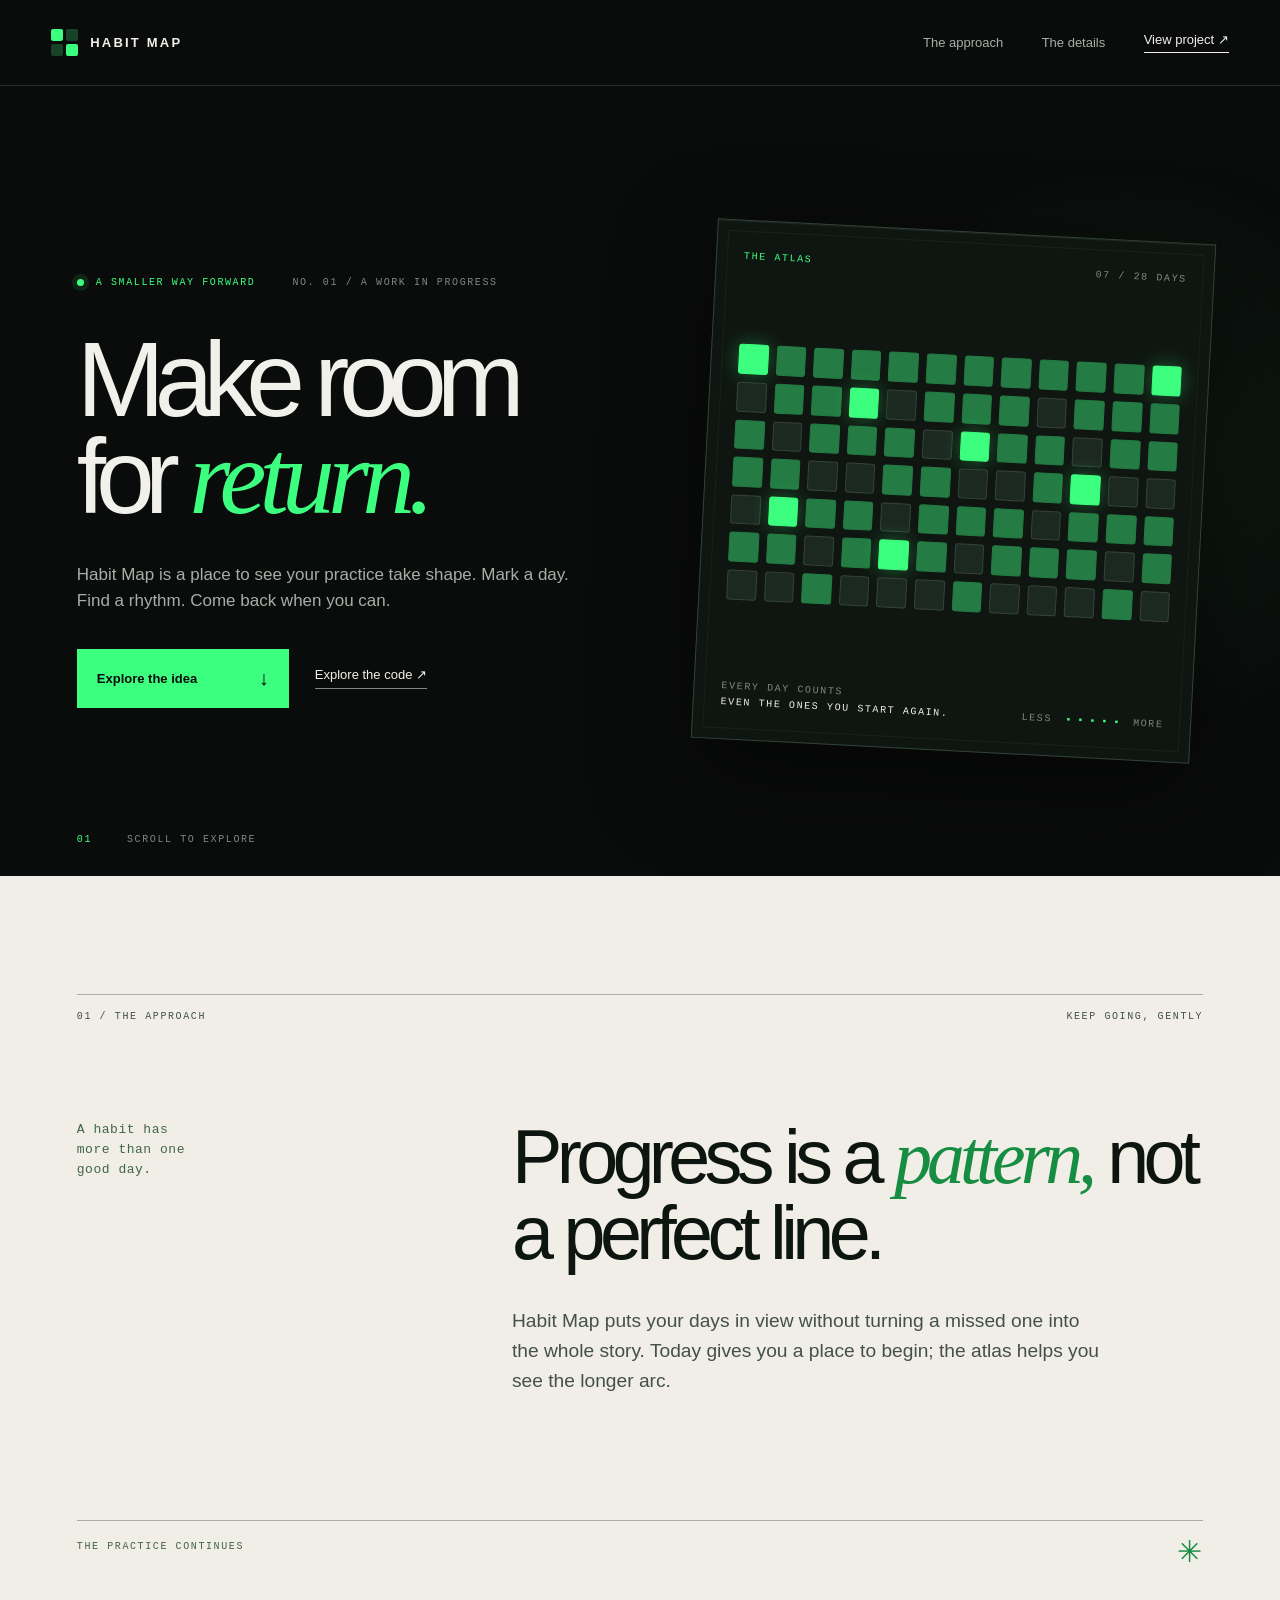
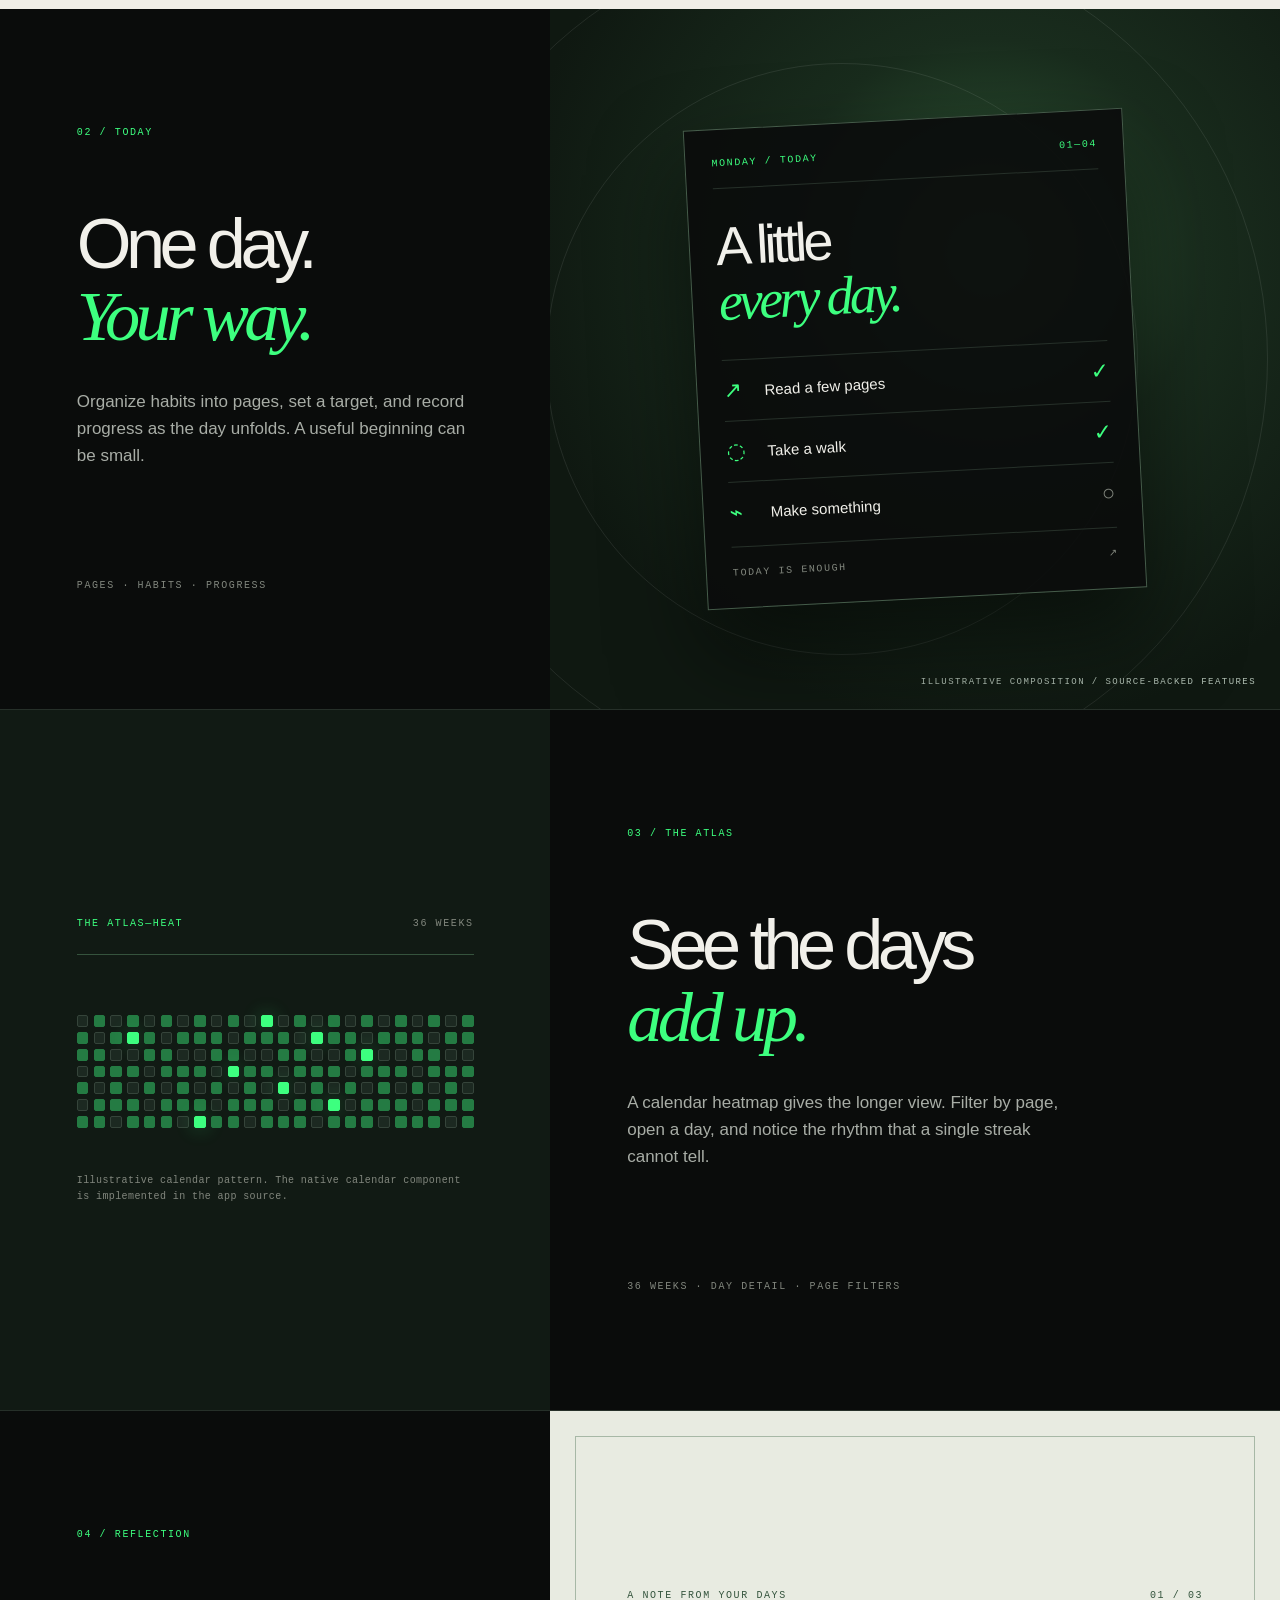
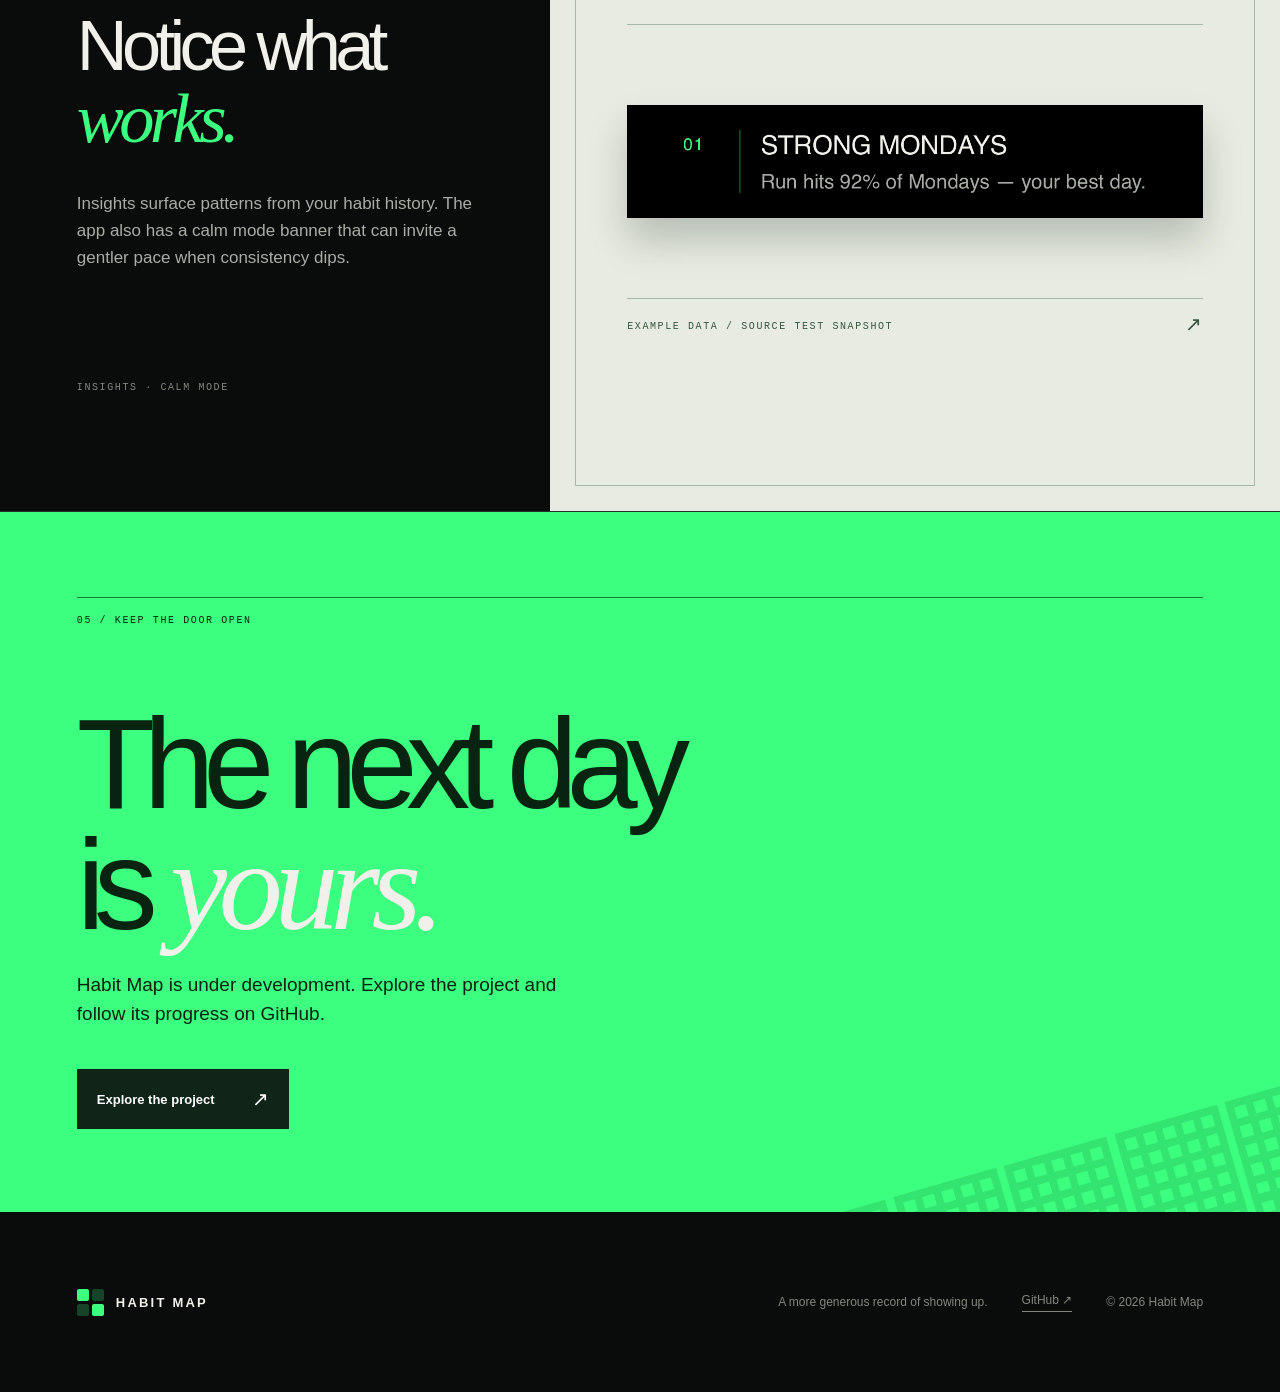
==== site/index.html @ e094ce26 "Add source-grounded Habit Map product site" ====
<!doctype html>
<html lang="en">
<head>
  <meta charset="utf-8">
  <meta name="viewport" content="width=device-width, initial-scale=1">
  <meta name="theme-color" content="#0a0c0b">
  <meta name="description" content="Habit Map is a non-punishing habit tracker for iOS, iPadOS, and watchOS, currently in development.">
  <meta property="og:title" content="Habit Map — make room for return">
  <meta property="og:description" content="A gentler habit tracker, built around the days you come back.">
  <title>Habit Map — make room for return</title>
  <link rel="icon" href="assets/mark.svg" type="image/svg+xml">
  <link rel="stylesheet" href="styles.css">
</head>
<body>
  <a class="skip" href="#main">Skip to content</a>
  <header class="site-header">
    <a class="brand" href="#top" aria-label="Habit Map, back to top"><span class="brand-mark" aria-hidden="true"><i></i><i></i><i></i><i></i></span><span>HABIT MAP</span></a>
    <nav aria-label="Primary navigation"><a href="#approach">The approach</a><a href="#details">The details</a><a class="nav-code" href="https://github.com/AdamNolle/Habit-Map">View project <span aria-hidden="true">↗</span></a></nav>
  </header>

  <main id="main">
    <section class="hero" id="top" aria-labelledby="hero-title">
      <div class="hero-copy">
        <p class="eyebrow"><span class="signal" aria-hidden="true"></span> A SMALLER WAY FORWARD <span class="issue">NO. 01 / A WORK IN PROGRESS</span></p>
        <h1 id="hero-title">Make room<br>for <em>return.</em></h1>
        <p class="hero-deck">Habit Map is a place to see your practice take shape. Mark a day. Find a rhythm. Come back when you can.</p>
        <div class="hero-actions"><a class="button" href="#approach">Explore the idea <span aria-hidden="true">↓</span></a><a class="text-link" href="https://github.com/AdamNolle/Habit-Map">Explore the code <span aria-hidden="true">↗</span></a></div>
      </div>
      <div class="atlas" aria-label="Decorative calendar pattern of completed and open days" role="img">
        <div class="atlas-top"><span>THE ATLAS</span><span>07 / 28 DAYS</span></div>
        <div class="atlas-grid" id="atlas-grid" aria-hidden="true"></div>
        <div class="atlas-bottom"><span>EVERY DAY COUNTS<br><strong>EVEN THE ONES YOU START AGAIN.</strong></span><span>LESS <b aria-hidden="true">▪ ▪ ▪ ▪ ▪</b> MORE</span></div>
      </div>
      <div class="hero-index" aria-hidden="true"><span>01</span><span>SCROLL TO EXPLORE</span></div>
    </section>

    <section class="manifesto" id="approach" aria-labelledby="manifesto-title">
      <div class="section-index"><span>01 / THE APPROACH</span><span>KEEP GOING, GENTLY</span></div>
      <div class="manifesto-grid"><p class="manifesto-kicker">A habit has<br>more than one<br>good day.</p><div><h2 id="manifesto-title">Progress is a <em>pattern,</em> not a perfect line.</h2><p>Habit Map puts your days in view without turning a missed one into the whole story. Today gives you a place to begin; the atlas helps you see the longer arc.</p></div></div>
      <div class="rule"><span>THE PRACTICE CONTINUES</span><span aria-hidden="true">✳</span></div>
    </section>

    <section class="chapters" id="details" aria-label="Product details">
      <article class="chapter chapter-today"><div class="chapter-copy"><span class="chapter-number">02 / TODAY</span><h2>One day.<br><em>Your way.</em></h2><p>Organize habits into pages, set a target, and record progress as the day unfolds. A useful beginning can be small.</p><span class="chapter-foot">PAGES · HABITS · PROGRESS</span></div><div class="chapter-art today-art" aria-hidden="true"><div class="day-sheet"><div class="day-sheet-top"><span>MONDAY / TODAY</span><span>01—04</span></div><div class="day-title">A little<br><em>every day.</em></div><div class="day-row"><span class="row-icon">↗</span><span>Read a few pages</span><span class="row-done">✓</span></div><div class="day-row"><span class="row-icon">◌</span><span>Take a walk</span><span class="row-done">✓</span></div><div class="day-row"><span class="row-icon">⌁</span><span>Make something</span><span class="row-open">○</span></div><div class="day-sheet-bottom">TODAY IS ENOUGH <span>↗</span></div></div><span class="art-note">ILLUSTRATIVE COMPOSITION / SOURCE-BACKED FEATURES</span></div></article>
      <article class="chapter chapter-map"><div class="chapter-copy"><span class="chapter-number">03 / THE ATLAS</span><h2>See the days<br><em>add up.</em></h2><p>A calendar heatmap gives the longer view. Filter by page, open a day, and notice the rhythm that a single streak cannot tell.</p><span class="chapter-foot">36 WEEKS · DAY DETAIL · PAGE FILTERS</span></div><div class="chapter-art map-art"><div class="map-label"><span>THE ATLAS—HEAT</span><span>36 WEEKS</span></div><div class="map-demo" id="map-demo" aria-hidden="true"></div><p class="snapshot-caption">Illustrative calendar pattern. The native calendar component is implemented in the app source.</p></div></article>
      <article class="chapter chapter-insight"><div class="chapter-copy"><span class="chapter-number">04 / REFLECTION</span><h2>Notice what<br><em>works.</em></h2><p>Insights surface patterns from your habit history. The app also has a calm mode banner that can invite a gentler pace when consistency dips.</p><span class="chapter-foot">INSIGHTS · CALM MODE</span></div><div class="chapter-art insight-art"><div class="insight-top">A NOTE FROM YOUR DAYS <span>01 / 03</span></div><img src="assets/insight-snapshot.png" width="1109" height="195" alt="Native component test snapshot showing an example insight titled Strong Mondays, using sample habit data" loading="lazy"><div class="insight-bottom"><span>EXAMPLE DATA / SOURCE TEST SNAPSHOT</span><span>↗</span></div></div></article>
    </section>

    <section class="closing" aria-labelledby="closing-title"><span class="closing-index">05 / KEEP THE DOOR OPEN</span><h2 id="closing-title">The next day<br>is <em>yours.</em></h2><p>Habit Map is under development. Explore the project and follow its progress on GitHub.</p><a class="button button-light" href="https://github.com/AdamNolle/Habit-Map">Explore the project <span aria-hidden="true">↗</span></a><div class="closing-pattern" aria-hidden="true">▦ ▦ ▦ ▦ ▦ ▦ ▦ ▦ ▦ ▦ ▦ ▦</div></section>
  </main>
  <footer><a class="brand" href="#top"><span class="brand-mark" aria-hidden="true"><i></i><i></i><i></i><i></i></span><span>HABIT MAP</span></a><p>A more generous record of showing up.</p><a href="https://github.com/AdamNolle/Habit-Map">GitHub ↗</a><span>© 2026 Habit Map</span></footer>
  <script src="script.js" defer></script>
</body>
</html>
---- site/styles.css ----
:root{color-scheme:dark;--bg:#0a0c0b;--ink:#f1f0ea;--muted:#a8ada6;--quiet:#82877e;--line:#263029;--green:#3dff7f;--panel:#111813;--serif:Georgia,'Times New Roman',serif;--sans:Inter,'Segoe UI',Arial,sans-serif;--mono:'SFMono-Regular',Consolas,'Liberation Mono',monospace}
*{box-sizing:border-box}html{scroll-behavior:smooth}body{margin:0;background:var(--bg);color:var(--ink);font-family:var(--sans);-webkit-font-smoothing:antialiased}a{color:inherit;text-decoration:none}button,a{ -webkit-tap-highlight-color:transparent}a:focus-visible{outline:2px solid var(--green);outline-offset:5px}img{max-width:100%;height:auto}h1,h2,p{margin-top:0}.skip{position:absolute;left:1rem;top:-5rem;z-index:10;background:var(--green);color:#0a0c0b;padding:.7rem 1rem}.skip:focus{top:1rem}.site-header{height:86px;display:flex;align-items:center;justify-content:space-between;padding:0 clamp(22px,4vw,72px);border-bottom:1px solid var(--line);position:relative;z-index:2}.brand{display:inline-flex;align-items:center;gap:12px;font-size:13px;font-weight:750;letter-spacing:.17em;white-space:nowrap}.brand-mark{width:27px;height:27px;display:grid;grid-template-columns:repeat(2,1fr);gap:3px}.brand-mark i{display:block;background:#174328;border-radius:2px}.brand-mark i:first-child,.brand-mark i:last-child{background:var(--green)}.site-header nav{display:flex;gap:clamp(18px,3vw,44px);align-items:center;font-size:13px;color:var(--muted)}.site-header nav a:hover,footer a:hover,.text-link:hover{color:var(--green)}.site-header .nav-code{color:var(--ink);border-bottom:1px solid currentColor;padding-bottom:5px}
.hero{min-height:790px;display:grid;grid-template-columns:minmax(0,1.06fr) minmax(440px,.94fr);gap:clamp(36px,5vw,100px);padding:clamp(70px,9vw,155px) clamp(22px,6vw,108px) 95px;position:relative;overflow:hidden}.hero:before{content:"";position:absolute;right:-170px;top:5%;width:650px;height:650px;background:radial-gradient(circle,rgba(61,255,127,.065),transparent 62%);pointer-events:none}.hero-copy{z-index:1;align-self:center}.eyebrow,.section-index,.chapter-number,.chapter-foot,.closing-index,.atlas-top,.atlas-bottom,.map-label,.snapshot-caption,.art-note,.insight-top,.insight-bottom,.day-sheet-top,.day-sheet-bottom,.hero-index,.rule{font-family:var(--mono);font-size:10px;font-weight:500;letter-spacing:.16em;line-height:1.6}.eyebrow{color:var(--green);display:flex;align-items:center;gap:12px;white-space:nowrap;margin-bottom:40px}.signal{height:7px;width:7px;border-radius:50%;background:var(--green);box-shadow:0 0 0 5px #3dff7f1b}.issue{color:var(--quiet);margin-left:25px}.hero h1{font-size:clamp(76px,8.25vw,150px);font-weight:420;letter-spacing:-.095em;line-height:.92;margin:0 0 36px;max-width:850px}.hero h1 em,.manifesto h2 em,.chapter h2 em,.closing h2 em{font-family:var(--serif);font-weight:400;letter-spacing:-.065em}.hero h1 em{color:var(--green)}.hero-deck{color:var(--muted);font-size:clamp(17px,1.3vw,21px);line-height:1.55;max-width:520px;margin-bottom:34px}.hero-actions{display:flex;gap:26px;align-items:center;flex-wrap:wrap}.button{display:inline-flex;align-items:center;gap:36px;justify-content:space-between;background:var(--green);color:#0a0c0b;font-size:13px;font-weight:750;padding:18px 20px;min-width:212px;transition:background .18s,transform .18s}.button:hover{background:#91ffad;transform:translateY(-2px)}.button span{font-size:20px;font-weight:400}.text-link{font-size:13px;border-bottom:1px solid var(--quiet);padding-bottom:6px}.hero-index{position:absolute;left:clamp(22px,6vw,108px);bottom:28px;display:flex;gap:35px;color:var(--quiet)}.hero-index span:first-child{color:var(--green)}
.atlas{align-self:center;position:relative;min-height:520px;padding:28px 27px;background:#0f1611;border:1px solid #314237;box-shadow:0 32px 95px #0008, inset 0 1px #ffffff10;transform:rotate(3deg);display:flex;flex-direction:column;justify-content:space-between}.atlas:after{content:"";position:absolute;inset:10px;border:1px solid #ffffff0c;pointer-events:none}.atlas-top,.atlas-bottom,.map-label{display:flex;justify-content:space-between;color:var(--quiet)}.atlas-top span:first-child,.map-label span:first-child{color:var(--green)}.atlas-grid{display:grid;grid-template-columns:repeat(12,minmax(0,1fr));grid-template-rows:repeat(7,1fr);gap:8px;align-self:stretch}.cell{display:block;aspect-ratio:1;background:#1c2921;border:1px solid #35443a;border-radius:3px}.cell.is-filled{background:#247b43;border-color:#247b43}.cell.is-bright{background:var(--green);border-color:var(--green);box-shadow:0 0 19px #3dff7f55}.atlas-bottom{align-items:end;gap:15px}.atlas-bottom strong{color:var(--ink);font-weight:500}.atlas-bottom b{color:var(--green);letter-spacing:0;margin:0 6px}
.manifesto{padding:118px clamp(22px,6vw,108px) 40px;background:#f0eee7;color:#0d1510}.section-index{display:flex;justify-content:space-between;border-top:1px solid #a8afa7;padding-top:14px;color:#425247}.manifesto-grid{display:grid;grid-template-columns:1fr 2fr;gap:7vw;padding:95px 0 106px}.manifesto-kicker{font-family:var(--mono);font-size:13px;line-height:1.55;letter-spacing:.04em;color:#416549}.manifesto h2{font-size:clamp(52px,5.9vw,112px);font-weight:440;letter-spacing:-.075em;line-height:1;max-width:1050px;margin-bottom:35px}.manifesto h2 em{color:#168d42}.manifesto-grid div>p{font-size:clamp(17px,1.5vw,22px);line-height:1.55;max-width:590px;color:#445149}.rule{border-top:1px solid #a8afa7;display:flex;justify-content:space-between;padding-top:18px;color:#42624a}.rule span:last-child{font-size:30px;color:#168d42;line-height:1}
.chapters{background:#0a0c0b}.chapter{min-height:700px;display:grid;grid-template-columns:minmax(300px,.86fr) minmax(0,1.14fr);border-bottom:1px solid var(--line)}.chapter:nth-child(even) .chapter-copy{order:2}.chapter-copy{padding:clamp(70px,9vw,150px) clamp(22px,6vw,108px);display:flex;flex-direction:column;align-items:start}.chapter-number{color:var(--green);display:block;margin-bottom:auto}.chapter h2{font-size:clamp(57px,5.5vw,106px);font-weight:430;letter-spacing:-.08em;line-height:1.02;margin:35px 0}.chapter h2 em{color:var(--green)}.chapter-copy>p{max-width:440px;font-size:17px;line-height:1.6;color:var(--muted)}.chapter-foot{color:var(--quiet);margin-top:auto;padding-top:60px}.chapter-art{min-height:700px;position:relative;overflow:hidden}.today-art{background:radial-gradient(circle at 60% 35%,#315d38 0,#192c1d 34%,#0f1811 75%);display:flex;align-items:center;justify-content:center;padding:80px}.today-art:before,.today-art:after{content:"";position:absolute;width:850px;height:850px;border:1px solid #ffffff16;border-radius:50%;left:40%;top:50%;transform:translate(-50%,-50%)}.today-art:after{width:590px;height:590px}.day-sheet{position:relative;z-index:1;width:min(440px,100%);background:#0a0c0be8;border:1px solid #455c4a;padding:26px;box-shadow:0 45px 90px #0008;transform:rotate(-3deg)}.day-sheet-top,.day-sheet-bottom{display:flex;justify-content:space-between;color:var(--green);padding-bottom:16px;border-bottom:1px solid var(--line)}.day-title{font-size:54px;line-height:1.02;letter-spacing:-.07em;padding:30px 0}.day-title em{font-family:var(--serif);color:var(--green);font-weight:400}.day-row{border-top:1px solid var(--line);display:flex;align-items:center;gap:18px;padding:17px 0;font-size:15px}.row-icon{color:var(--green);width:23px;font-size:22px}.row-done,.row-open{margin-left:auto;color:var(--green);font-size:22px}.row-open{color:var(--quiet)}.day-sheet-bottom{border-top:1px solid var(--line);border-bottom:0;padding:18px 0 0;margin-top:4px;color:var(--quiet)}.art-note{position:absolute;bottom:20px;right:24px;color:#b2c1b5;font-size:9px}
.map-art{background:#111a14;padding:clamp(45px,6vw,105px);display:flex;flex-direction:column;justify-content:center}.map-label{border-bottom:1px solid #35533d;padding-bottom:22px;margin-bottom:60px}.map-demo{display:grid;grid-template-columns:repeat(24,minmax(0,1fr));grid-template-rows:repeat(7,1fr);gap:clamp(3px,.4vw,7px);max-width:900px}.map-demo .cell{border-radius:2px}.snapshot-caption{color:var(--quiet);letter-spacing:.04em;margin:45px 0 0}.insight-art{background:#e8ebe1;color:#132418;display:flex;flex-direction:column;justify-content:center;padding:clamp(45px,6vw,105px)}.insight-art:before{content:"";position:absolute;inset:25px;border:1px solid #a7b8a6;pointer-events:none}.insight-top,.insight-bottom{display:flex;justify-content:space-between;position:relative;z-index:1;color:#34543d}.insight-top{border-bottom:1px solid #a7b8a6;padding-bottom:20px}.insight-art img{position:relative;z-index:1;background:#000;display:block;width:100%;margin:80px 0;box-shadow:0 22px 36px #0d231b38}.insight-bottom{border-top:1px solid #a7b8a6;padding-top:20px}.insight-bottom span:last-child{font-size:20px;line-height:.7}
.closing{background:var(--green);color:#092311;min-height:700px;padding:85px clamp(22px,6vw,108px) 45px;position:relative;overflow:hidden}.closing-index{border-top:1px solid #147b37;display:block;padding-top:15px}.closing h2{font-size:clamp(80px,10vw,180px);font-weight:440;letter-spacing:-.09em;line-height:.94;margin:75px 0 25px;position:relative;z-index:1}.closing h2 em{color:#f1f0ea}.closing p{font-size:19px;line-height:1.5;max-width:500px;position:relative;z-index:1}.button-light{background:#102518;color:#fff;position:relative;z-index:1;margin-top:22px}.button-light:hover{background:#214e2c}.closing-pattern{position:absolute;right:-170px;bottom:-130px;font-size:140px;line-height:.7;letter-spacing:-.2em;width:780px;color:#0f6e30;opacity:.18;transform:rotate(-16deg);overflow-wrap:anywhere}footer{min-height:180px;padding:60px clamp(22px,6vw,108px);display:flex;align-items:center;gap:34px;flex-wrap:wrap;color:var(--quiet);font-size:12px}footer .brand{color:var(--ink);margin-right:auto}footer p{margin:0}footer a:not(.brand){border-bottom:1px solid var(--quiet);padding-bottom:4px}
@media(max-width:1100px){.hero{grid-template-columns:1fr;gap:70px}.atlas{max-width:650px;width:100%;min-height:440px;justify-self:center}.hero h1{font-size:clamp(85px,12vw,145px)}.chapter{grid-template-columns:1fr 1fr}.chapter-copy{padding:80px 45px}.chapter-art{padding:45px;min-height:620px}.today-art{padding:45px}.chapter h2{font-size:clamp(53px,6vw,80px)}}
@media(max-width:760px){.site-header{height:72px}.site-header nav a:not(.nav-code){display:none}.site-header nav{font-size:11px}.brand{font-size:11px}.hero{min-height:0;padding:86px 22px 90px;gap:66px}.eyebrow{font-size:9px;white-space:normal;flex-wrap:wrap;line-height:1.3}.issue{margin-left:0}.hero h1{font-size:clamp(72px,15vw,114px);letter-spacing:-.095em}.hero-deck{font-size:17px}.atlas{min-height:400px;padding:20px;transform:rotate(1.2deg)}.atlas-grid{gap:5px}.atlas-bottom{font-size:8px}.atlas-bottom span:last-child{display:none}.hero-index{left:22px}.manifesto{padding:70px 22px 28px}.manifesto-grid{grid-template-columns:1fr;gap:35px;padding:65px 0}.manifesto-kicker br{display:none}.manifesto h2{font-size:clamp(56px,10vw,80px)}.chapter,.chapter:nth-child(even){display:flex;flex-direction:column}.chapter:nth-child(even) .chapter-copy{order:0}.chapter-copy{padding:65px 22px 55px;min-height:460px}.chapter-art{min-height:520px}.chapter h2{font-size:clamp(62px,11vw,86px)}.chapter-number{margin-bottom:40px}.chapter-foot{padding-top:30px}.today-art{padding:45px}.day-sheet{transform:rotate(-1deg)}.map-art{padding:45px 22px}.map-demo{gap:3px}.insight-art{padding:70px 32px}.insight-art img{margin:65px 0}.insight-art:before{inset:15px}.closing{min-height:650px;padding:70px 22px}.closing h2{font-size:clamp(78px,14vw,116px)}footer{padding:48px 22px;align-items:start;gap:20px}footer .brand{width:100%;margin-bottom:18px}footer p{width:100%}}
@media(max-width:390px){.hero h1{font-size:69px}.atlas{min-height:340px}.atlas-grid{gap:4px}.atlas-bottom{display:none}.day-title{font-size:44px}.day-sheet{padding:20px}.chapter-art{min-height:450px}.map-demo{grid-template-columns:repeat(24,minmax(0,1fr))}}
@media(max-width:760px){.manifesto-kicker br{display:block}}
@media(prefers-reduced-motion:reduce){html{scroll-behavior:auto}.button{transition:none}.button:hover{transform:none}}
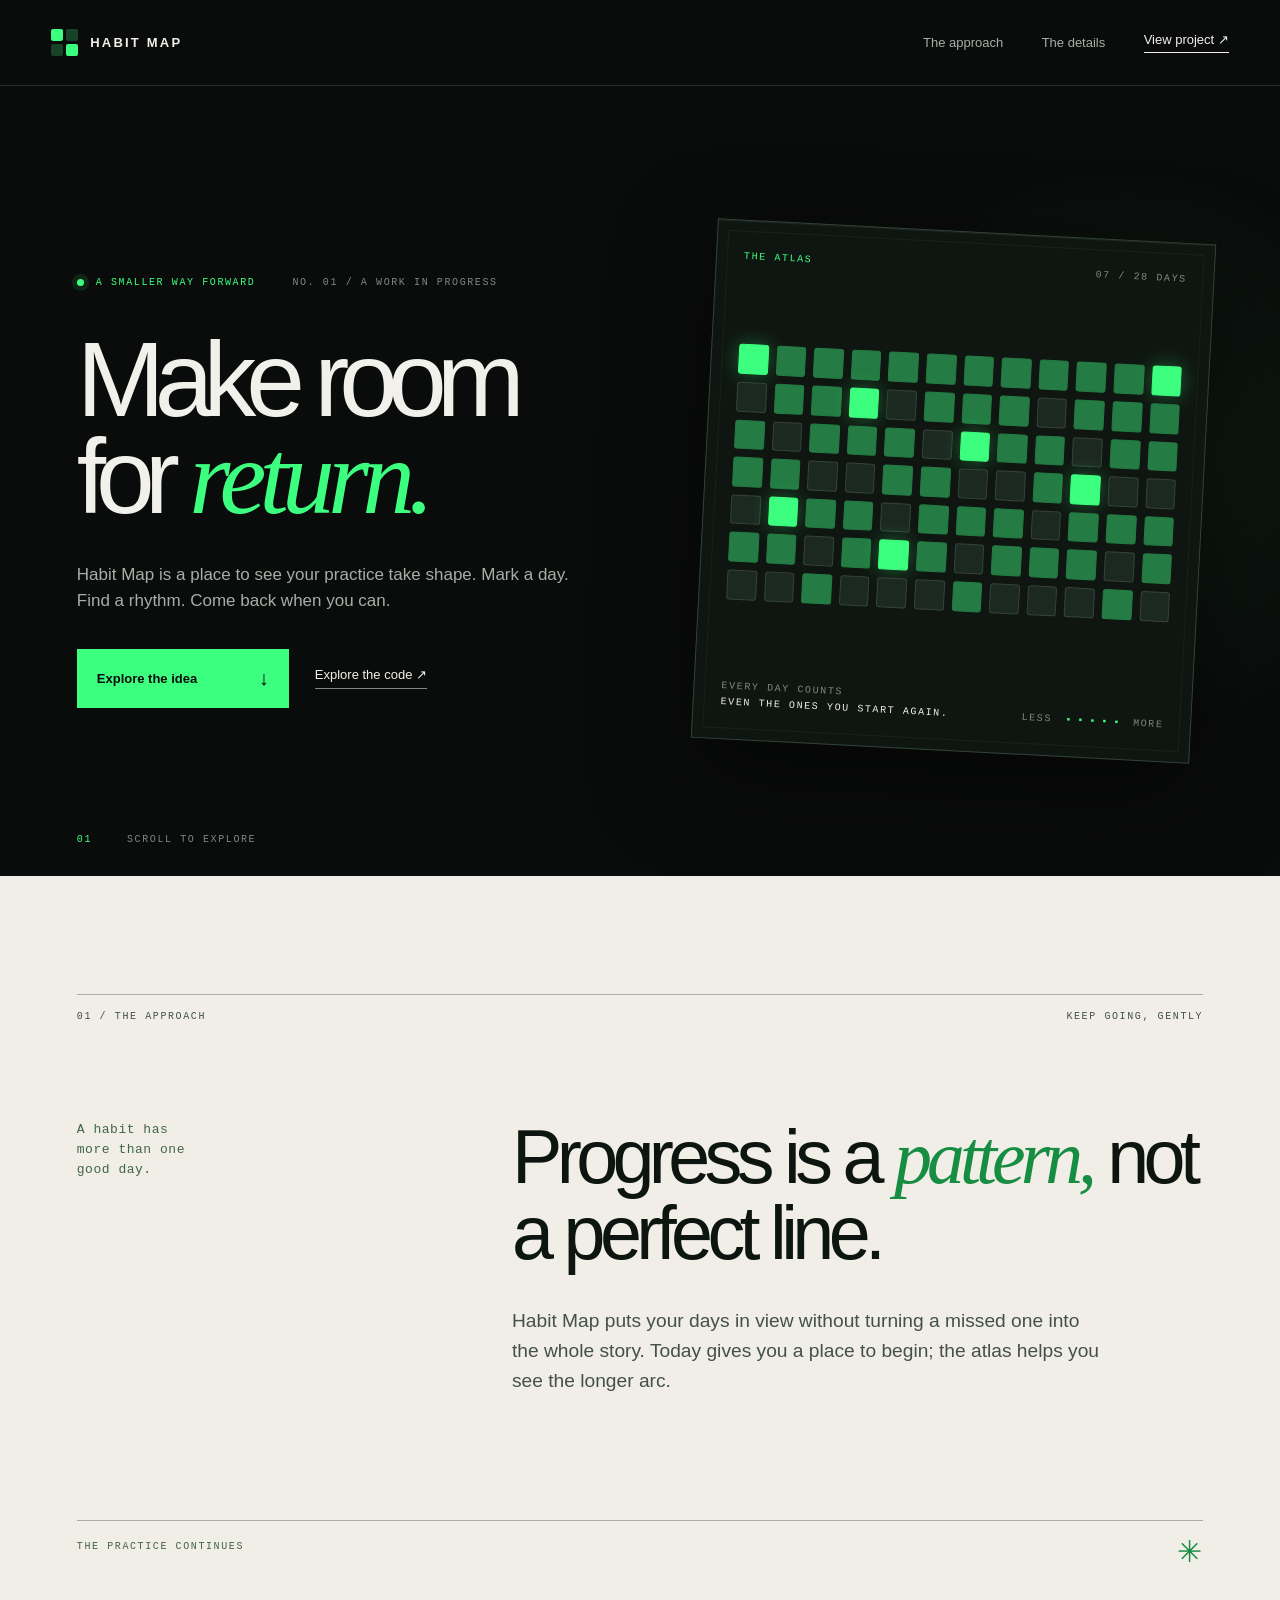
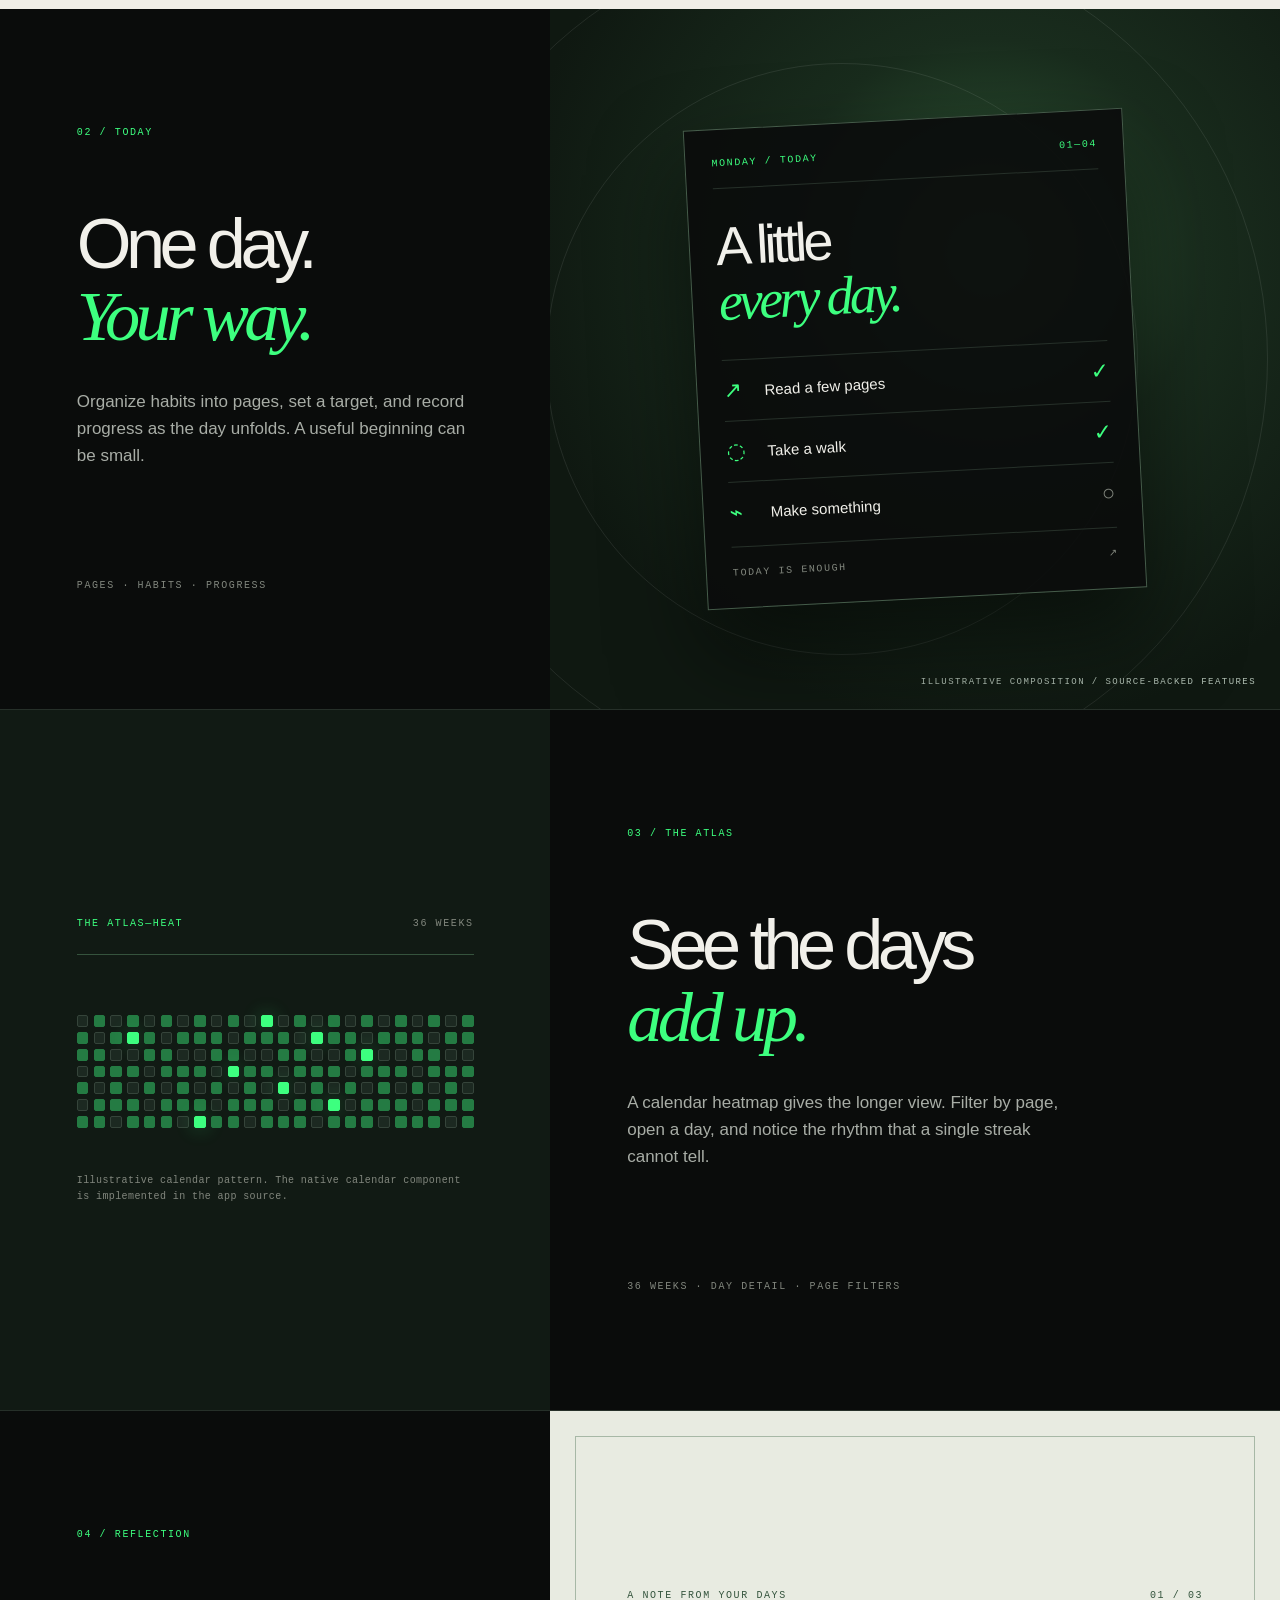
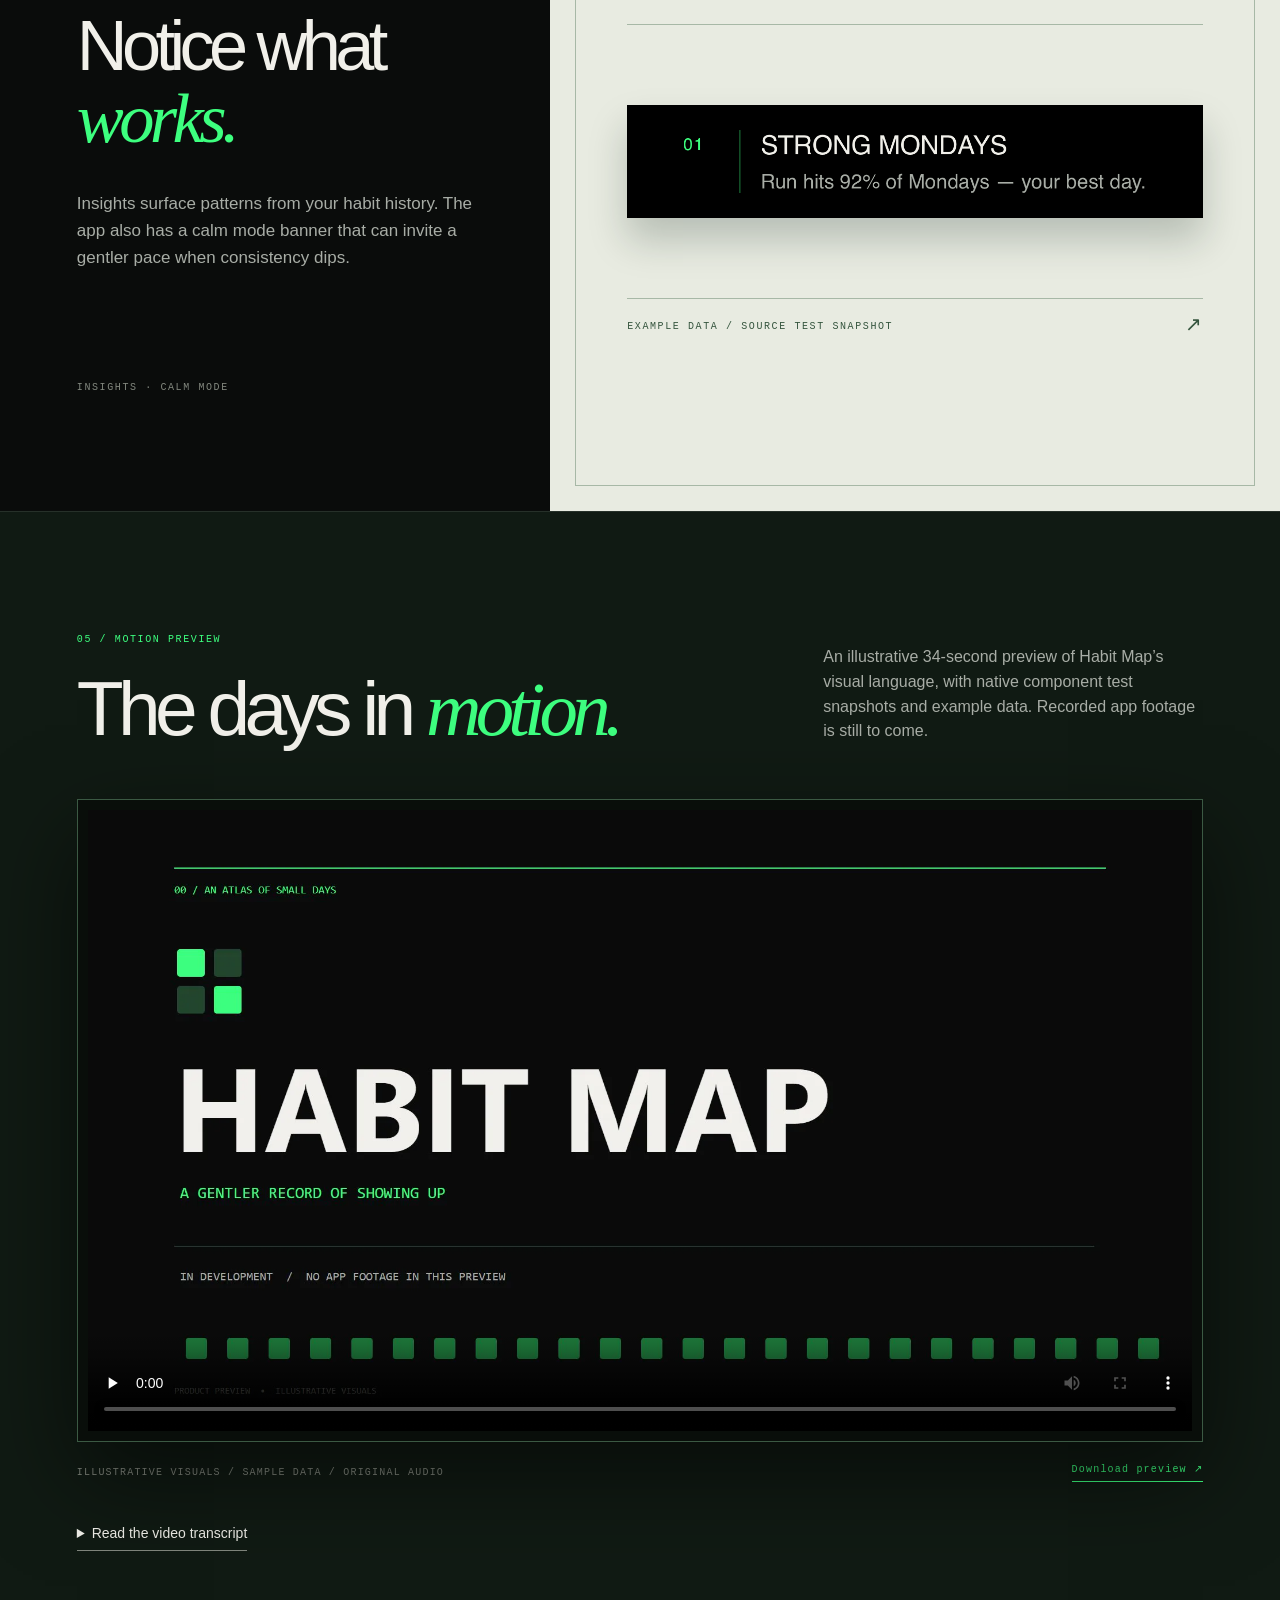
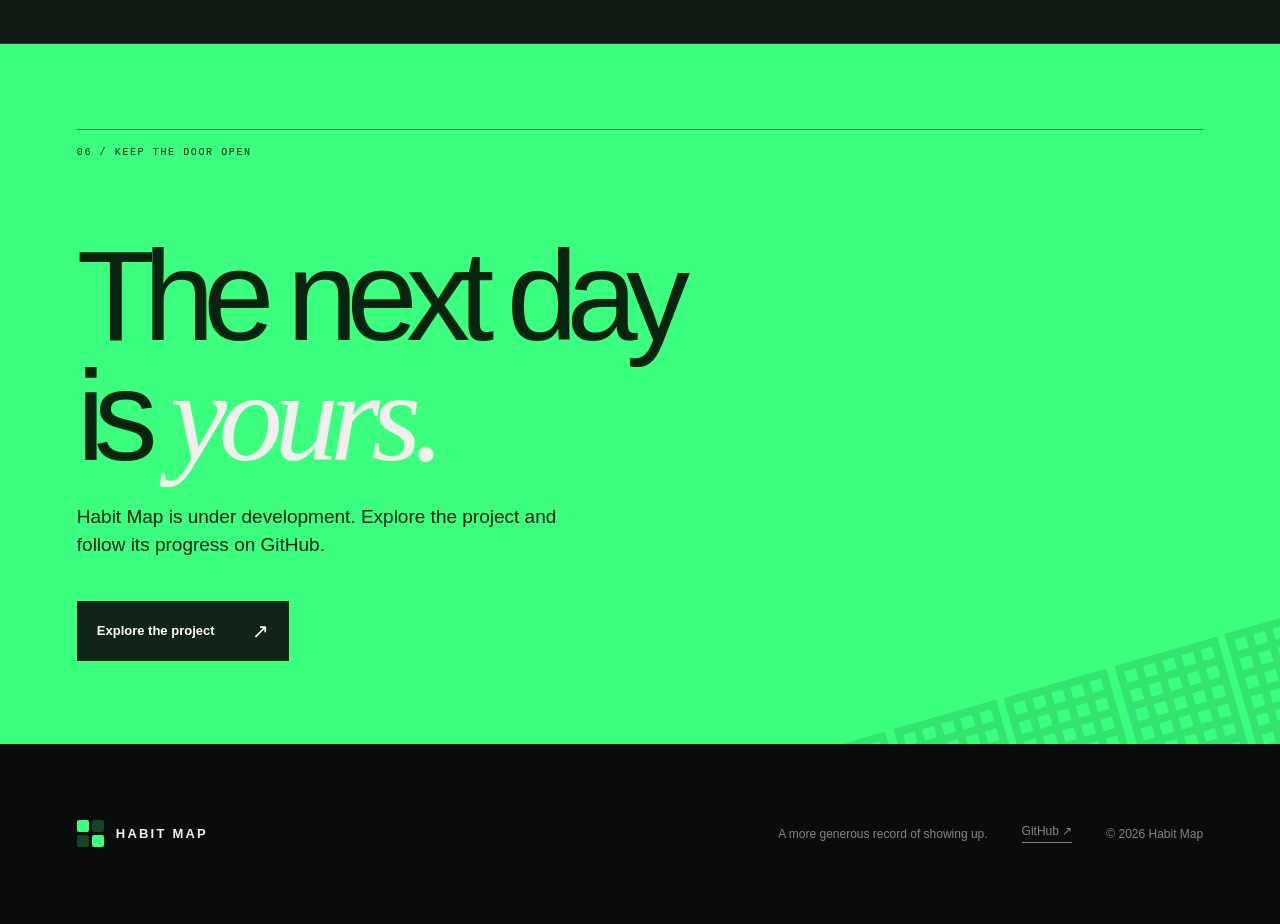
==== commit 52e1d05a: "Add labeled motion preview and editable reel sources" ====
--- a/site/index.html
+++ b/site/index.html
@@ -46,7 +46,14 @@
       <article class="chapter chapter-insight"><div class="chapter-copy"><span class="chapter-number">04 / REFLECTION</span><h2>Notice what<br><em>works.</em></h2><p>Insights surface patterns from your habit history. The app also has a calm mode banner that can invite a gentler pace when consistency dips.</p><span class="chapter-foot">INSIGHTS · CALM MODE</span></div><div class="chapter-art insight-art"><div class="insight-top">A NOTE FROM YOUR DAYS <span>01 / 03</span></div><img src="assets/insight-snapshot.png" width="1109" height="195" alt="Native component test snapshot showing an example insight titled Strong Mondays, using sample habit data" loading="lazy"><div class="insight-bottom"><span>EXAMPLE DATA / SOURCE TEST SNAPSHOT</span><span>↗</span></div></div></article>
     </section>
 
-    <section class="closing" aria-labelledby="closing-title"><span class="closing-index">05 / KEEP THE DOOR OPEN</span><h2 id="closing-title">The next day<br>is <em>yours.</em></h2><p>Habit Map is under development. Explore the project and follow its progress on GitHub.</p><a class="button button-light" href="https://github.com/AdamNolle/Habit-Map">Explore the project <span aria-hidden="true">↗</span></a><div class="closing-pattern" aria-hidden="true">▦ ▦ ▦ ▦ ▦ ▦ ▦ ▦ ▦ ▦ ▦ ▦</div></section>
+    <section class="film" aria-labelledby="film-title">
+      <div class="film-head"><div><span class="chapter-number">05 / MOTION PREVIEW</span><h2 id="film-title">The days in <em>motion.</em></h2></div><p>An illustrative 34-second preview of Habit Map’s visual language, with native component test snapshots and example data. Recorded app footage is still to come.</p></div>
+      <div class="film-frame"><video controls playsinline preload="none" width="1920" height="1080" poster="assets/habit-map-preview-poster.webp" aria-describedby="film-description"><source src="assets/habit-map-preview.mp4" type="video/mp4"><track kind="captions" src="assets/habit-map-preview.vtt" srclang="en" label="English" default><p>Your browser cannot play this video. <a href="assets/habit-map-preview.mp4">Download the motion preview.</a></p></video></div>
+      <div class="film-meta"><span id="film-description">ILLUSTRATIVE VISUALS / SAMPLE DATA / ORIGINAL AUDIO</span><a href="assets/habit-map-preview.mp4" download>Download preview ↗</a></div>
+      <details class="film-transcript"><summary>Read the video transcript</summary><p>Habit Map. A gentler record of showing up. Make room for return: mark a day, find a rhythm, and come back when you can. Today becomes an atlas, with pages, day detail, and a calendar heatmap. Native component test snapshots with example data show an insight and a consistency widget. The next day is yours. Follow development on GitHub. This is an illustrative product preview; app footage will follow.</p></details>
+    </section>
+
+    <section class="closing" aria-labelledby="closing-title"><span class="closing-index">06 / KEEP THE DOOR OPEN</span><h2 id="closing-title">The next day<br>is <em>yours.</em></h2><p>Habit Map is under development. Explore the project and follow its progress on GitHub.</p><a class="button button-light" href="https://github.com/AdamNolle/Habit-Map">Explore the project <span aria-hidden="true">↗</span></a><div class="closing-pattern" aria-hidden="true">▦ ▦ ▦ ▦ ▦ ▦ ▦ ▦ ▦ ▦ ▦ ▦</div></section>
   </main>
   <footer><a class="brand" href="#top"><span class="brand-mark" aria-hidden="true"><i></i><i></i><i></i><i></i></span><span>HABIT MAP</span></a><p>A more generous record of showing up.</p><a href="https://github.com/AdamNolle/Habit-Map">GitHub ↗</a><span>© 2026 Habit Map</span></footer>
   <script src="script.js" defer></script>
--- a/site/styles.css
+++ b/site/styles.css
@@ -5,9 +5,9 @@
 .manifesto{padding:118px clamp(22px,6vw,108px) 40px;background:#f0eee7;color:#0d1510}.section-index{display:flex;justify-content:space-between;border-top:1px solid #a8afa7;padding-top:14px;color:#425247}.manifesto-grid{display:grid;grid-template-columns:1fr 2fr;gap:7vw;padding:95px 0 106px}.manifesto-kicker{font-family:var(--mono);font-size:13px;line-height:1.55;letter-spacing:.04em;color:#416549}.manifesto h2{font-size:clamp(52px,5.9vw,112px);font-weight:440;letter-spacing:-.075em;line-height:1;max-width:1050px;margin-bottom:35px}.manifesto h2 em{color:#168d42}.manifesto-grid div>p{font-size:clamp(17px,1.5vw,22px);line-height:1.55;max-width:590px;color:#445149}.rule{border-top:1px solid #a8afa7;display:flex;justify-content:space-between;padding-top:18px;color:#42624a}.rule span:last-child{font-size:30px;color:#168d42;line-height:1}
 .chapters{background:#0a0c0b}.chapter{min-height:700px;display:grid;grid-template-columns:minmax(300px,.86fr) minmax(0,1.14fr);border-bottom:1px solid var(--line)}.chapter:nth-child(even) .chapter-copy{order:2}.chapter-copy{padding:clamp(70px,9vw,150px) clamp(22px,6vw,108px);display:flex;flex-direction:column;align-items:start}.chapter-number{color:var(--green);display:block;margin-bottom:auto}.chapter h2{font-size:clamp(57px,5.5vw,106px);font-weight:430;letter-spacing:-.08em;line-height:1.02;margin:35px 0}.chapter h2 em{color:var(--green)}.chapter-copy>p{max-width:440px;font-size:17px;line-height:1.6;color:var(--muted)}.chapter-foot{color:var(--quiet);margin-top:auto;padding-top:60px}.chapter-art{min-height:700px;position:relative;overflow:hidden}.today-art{background:radial-gradient(circle at 60% 35%,#315d38 0,#192c1d 34%,#0f1811 75%);display:flex;align-items:center;justify-content:center;padding:80px}.today-art:before,.today-art:after{content:"";position:absolute;width:850px;height:850px;border:1px solid #ffffff16;border-radius:50%;left:40%;top:50%;transform:translate(-50%,-50%)}.today-art:after{width:590px;height:590px}.day-sheet{position:relative;z-index:1;width:min(440px,100%);background:#0a0c0be8;border:1px solid #455c4a;padding:26px;box-shadow:0 45px 90px #0008;transform:rotate(-3deg)}.day-sheet-top,.day-sheet-bottom{display:flex;justify-content:space-between;color:var(--green);padding-bottom:16px;border-bottom:1px solid var(--line)}.day-title{font-size:54px;line-height:1.02;letter-spacing:-.07em;padding:30px 0}.day-title em{font-family:var(--serif);color:var(--green);font-weight:400}.day-row{border-top:1px solid var(--line);display:flex;align-items:center;gap:18px;padding:17px 0;font-size:15px}.row-icon{color:var(--green);width:23px;font-size:22px}.row-done,.row-open{margin-left:auto;color:var(--green);font-size:22px}.row-open{color:var(--quiet)}.day-sheet-bottom{border-top:1px solid var(--line);border-bottom:0;padding:18px 0 0;margin-top:4px;color:var(--quiet)}.art-note{position:absolute;bottom:20px;right:24px;color:#b2c1b5;font-size:9px}
 .map-art{background:#111a14;padding:clamp(45px,6vw,105px);display:flex;flex-direction:column;justify-content:center}.map-label{border-bottom:1px solid #35533d;padding-bottom:22px;margin-bottom:60px}.map-demo{display:grid;grid-template-columns:repeat(24,minmax(0,1fr));grid-template-rows:repeat(7,1fr);gap:clamp(3px,.4vw,7px);max-width:900px}.map-demo .cell{border-radius:2px}.snapshot-caption{color:var(--quiet);letter-spacing:.04em;margin:45px 0 0}.insight-art{background:#e8ebe1;color:#132418;display:flex;flex-direction:column;justify-content:center;padding:clamp(45px,6vw,105px)}.insight-art:before{content:"";position:absolute;inset:25px;border:1px solid #a7b8a6;pointer-events:none}.insight-top,.insight-bottom{display:flex;justify-content:space-between;position:relative;z-index:1;color:#34543d}.insight-top{border-bottom:1px solid #a7b8a6;padding-bottom:20px}.insight-art img{position:relative;z-index:1;background:#000;display:block;width:100%;margin:80px 0;box-shadow:0 22px 36px #0d231b38}.insight-bottom{border-top:1px solid #a7b8a6;padding-top:20px}.insight-bottom span:last-child{font-size:20px;line-height:.7}
-.closing{background:var(--green);color:#092311;min-height:700px;padding:85px clamp(22px,6vw,108px) 45px;position:relative;overflow:hidden}.closing-index{border-top:1px solid #147b37;display:block;padding-top:15px}.closing h2{font-size:clamp(80px,10vw,180px);font-weight:440;letter-spacing:-.09em;line-height:.94;margin:75px 0 25px;position:relative;z-index:1}.closing h2 em{color:#f1f0ea}.closing p{font-size:19px;line-height:1.5;max-width:500px;position:relative;z-index:1}.button-light{background:#102518;color:#fff;position:relative;z-index:1;margin-top:22px}.button-light:hover{background:#214e2c}.closing-pattern{position:absolute;right:-170px;bottom:-130px;font-size:140px;line-height:.7;letter-spacing:-.2em;width:780px;color:#0f6e30;opacity:.18;transform:rotate(-16deg);overflow-wrap:anywhere}footer{min-height:180px;padding:60px clamp(22px,6vw,108px);display:flex;align-items:center;gap:34px;flex-wrap:wrap;color:var(--quiet);font-size:12px}footer .brand{color:var(--ink);margin-right:auto}footer p{margin:0}footer a:not(.brand){border-bottom:1px solid var(--quiet);padding-bottom:4px}
+.film{padding:120px clamp(22px,6vw,108px) 92px;background:#101a13;border-bottom:1px solid #344237}.film-head{display:flex;align-items:end;justify-content:space-between;gap:45px;margin-bottom:50px}.film-head .chapter-number{margin-bottom:22px}.film h2{font-size:clamp(58px,6vw,108px);font-weight:420;letter-spacing:-.075em;line-height:1;margin:0}.film h2 em{font-family:var(--serif);font-weight:400;color:var(--green)}.film-head p{max-width:380px;font-size:16px;line-height:1.55;color:var(--muted);margin:0 0 5px}.film-frame{position:relative;border:1px solid #3b5943;padding:10px;background:#090e0a;box-shadow:0 35px 90px #0008}.film-frame video{display:block;width:100%;height:auto;aspect-ratio:16/9;background:#0a0c0b}.film-meta{display:flex;align-items:center;justify-content:space-between;gap:20px;margin-top:20px;font:10px/1.5 var(--mono);letter-spacing:.12em;color:var(--quiet)}.film-meta a{color:var(--green);border-bottom:1px solid currentColor;padding-bottom:4px}.film-transcript{max-width:800px;color:var(--muted);font-size:14px;line-height:1.6;margin-top:40px}.film-transcript summary{cursor:pointer;color:var(--ink);width:max-content;max-width:100%;border-bottom:1px solid var(--quiet);padding-bottom:5px}.film-transcript summary:focus-visible{outline:2px solid var(--green);outline-offset:5px}.film-transcript p{margin-top:22px}.closing{background:var(--green);color:#092311;min-height:700px;padding:85px clamp(22px,6vw,108px) 45px;position:relative;overflow:hidden}.closing-index{border-top:1px solid #147b37;display:block;padding-top:15px}.closing h2{font-size:clamp(80px,10vw,180px);font-weight:440;letter-spacing:-.09em;line-height:.94;margin:75px 0 25px;position:relative;z-index:1}.closing h2 em{color:#f1f0ea}.closing p{font-size:19px;line-height:1.5;max-width:500px;position:relative;z-index:1}.button-light{background:#102518;color:#fff;position:relative;z-index:1;margin-top:22px}.button-light:hover{background:#214e2c}.closing-pattern{position:absolute;right:-170px;bottom:-130px;font-size:140px;line-height:.7;letter-spacing:-.2em;width:780px;color:#0f6e30;opacity:.18;transform:rotate(-16deg);overflow-wrap:anywhere}footer{min-height:180px;padding:60px clamp(22px,6vw,108px);display:flex;align-items:center;gap:34px;flex-wrap:wrap;color:var(--quiet);font-size:12px}footer .brand{color:var(--ink);margin-right:auto}footer p{margin:0}footer a:not(.brand){border-bottom:1px solid var(--quiet);padding-bottom:4px}
 @media(max-width:1100px){.hero{grid-template-columns:1fr;gap:70px}.atlas{max-width:650px;width:100%;min-height:440px;justify-self:center}.hero h1{font-size:clamp(85px,12vw,145px)}.chapter{grid-template-columns:1fr 1fr}.chapter-copy{padding:80px 45px}.chapter-art{padding:45px;min-height:620px}.today-art{padding:45px}.chapter h2{font-size:clamp(53px,6vw,80px)}}
-@media(max-width:760px){.site-header{height:72px}.site-header nav a:not(.nav-code){display:none}.site-header nav{font-size:11px}.brand{font-size:11px}.hero{min-height:0;padding:86px 22px 90px;gap:66px}.eyebrow{font-size:9px;white-space:normal;flex-wrap:wrap;line-height:1.3}.issue{margin-left:0}.hero h1{font-size:clamp(72px,15vw,114px);letter-spacing:-.095em}.hero-deck{font-size:17px}.atlas{min-height:400px;padding:20px;transform:rotate(1.2deg)}.atlas-grid{gap:5px}.atlas-bottom{font-size:8px}.atlas-bottom span:last-child{display:none}.hero-index{left:22px}.manifesto{padding:70px 22px 28px}.manifesto-grid{grid-template-columns:1fr;gap:35px;padding:65px 0}.manifesto-kicker br{display:none}.manifesto h2{font-size:clamp(56px,10vw,80px)}.chapter,.chapter:nth-child(even){display:flex;flex-direction:column}.chapter:nth-child(even) .chapter-copy{order:0}.chapter-copy{padding:65px 22px 55px;min-height:460px}.chapter-art{min-height:520px}.chapter h2{font-size:clamp(62px,11vw,86px)}.chapter-number{margin-bottom:40px}.chapter-foot{padding-top:30px}.today-art{padding:45px}.day-sheet{transform:rotate(-1deg)}.map-art{padding:45px 22px}.map-demo{gap:3px}.insight-art{padding:70px 32px}.insight-art img{margin:65px 0}.insight-art:before{inset:15px}.closing{min-height:650px;padding:70px 22px}.closing h2{font-size:clamp(78px,14vw,116px)}footer{padding:48px 22px;align-items:start;gap:20px}footer .brand{width:100%;margin-bottom:18px}footer p{width:100%}}
+@media(max-width:760px){.site-header{height:72px}.site-header nav a:not(.nav-code){display:none}.site-header nav{font-size:11px}.brand{font-size:11px}.hero{min-height:0;padding:86px 22px 90px;gap:66px}.eyebrow{font-size:9px;white-space:normal;flex-wrap:wrap;line-height:1.3}.issue{margin-left:0}.hero h1{font-size:clamp(72px,15vw,114px);letter-spacing:-.095em}.hero-deck{font-size:17px}.atlas{min-height:400px;padding:20px;transform:rotate(1.2deg)}.atlas-grid{gap:5px}.atlas-bottom{font-size:8px}.atlas-bottom span:last-child{display:none}.hero-index{left:22px}.manifesto{padding:70px 22px 28px}.manifesto-grid{grid-template-columns:1fr;gap:35px;padding:65px 0}.manifesto-kicker br{display:none}.manifesto h2{font-size:clamp(56px,10vw,80px)}.chapter,.chapter:nth-child(even){display:flex;flex-direction:column}.chapter:nth-child(even) .chapter-copy{order:0}.chapter-copy{padding:65px 22px 55px;min-height:460px}.chapter-art{min-height:520px}.chapter h2{font-size:clamp(62px,11vw,86px)}.chapter-number{margin-bottom:40px}.chapter-foot{padding-top:30px}.today-art{padding:45px}.day-sheet{transform:rotate(-1deg)}.map-art{padding:45px 22px}.map-demo{gap:3px}.insight-art{padding:70px 32px}.insight-art img{margin:65px 0}.insight-art:before{inset:15px}.film{padding:75px 22px 65px}.film-head{display:block;margin-bottom:30px}.film-head p{margin-top:25px}.film h2{font-size:clamp(57px,10vw,77px)}.film-frame{padding:4px}.film-meta{align-items:start;flex-direction:column;font-size:9px}.closing{min-height:650px;padding:70px 22px}.closing h2{font-size:clamp(78px,14vw,116px)}footer{padding:48px 22px;align-items:start;gap:20px}footer .brand{width:100%;margin-bottom:18px}footer p{width:100%}}
 @media(max-width:390px){.hero h1{font-size:69px}.atlas{min-height:340px}.atlas-grid{gap:4px}.atlas-bottom{display:none}.day-title{font-size:44px}.day-sheet{padding:20px}.chapter-art{min-height:450px}.map-demo{grid-template-columns:repeat(24,minmax(0,1fr))}}
 @media(max-width:760px){.manifesto-kicker br{display:block}}
 @media(prefers-reduced-motion:reduce){html{scroll-behavior:auto}.button{transition:none}.button:hover{transform:none}}
